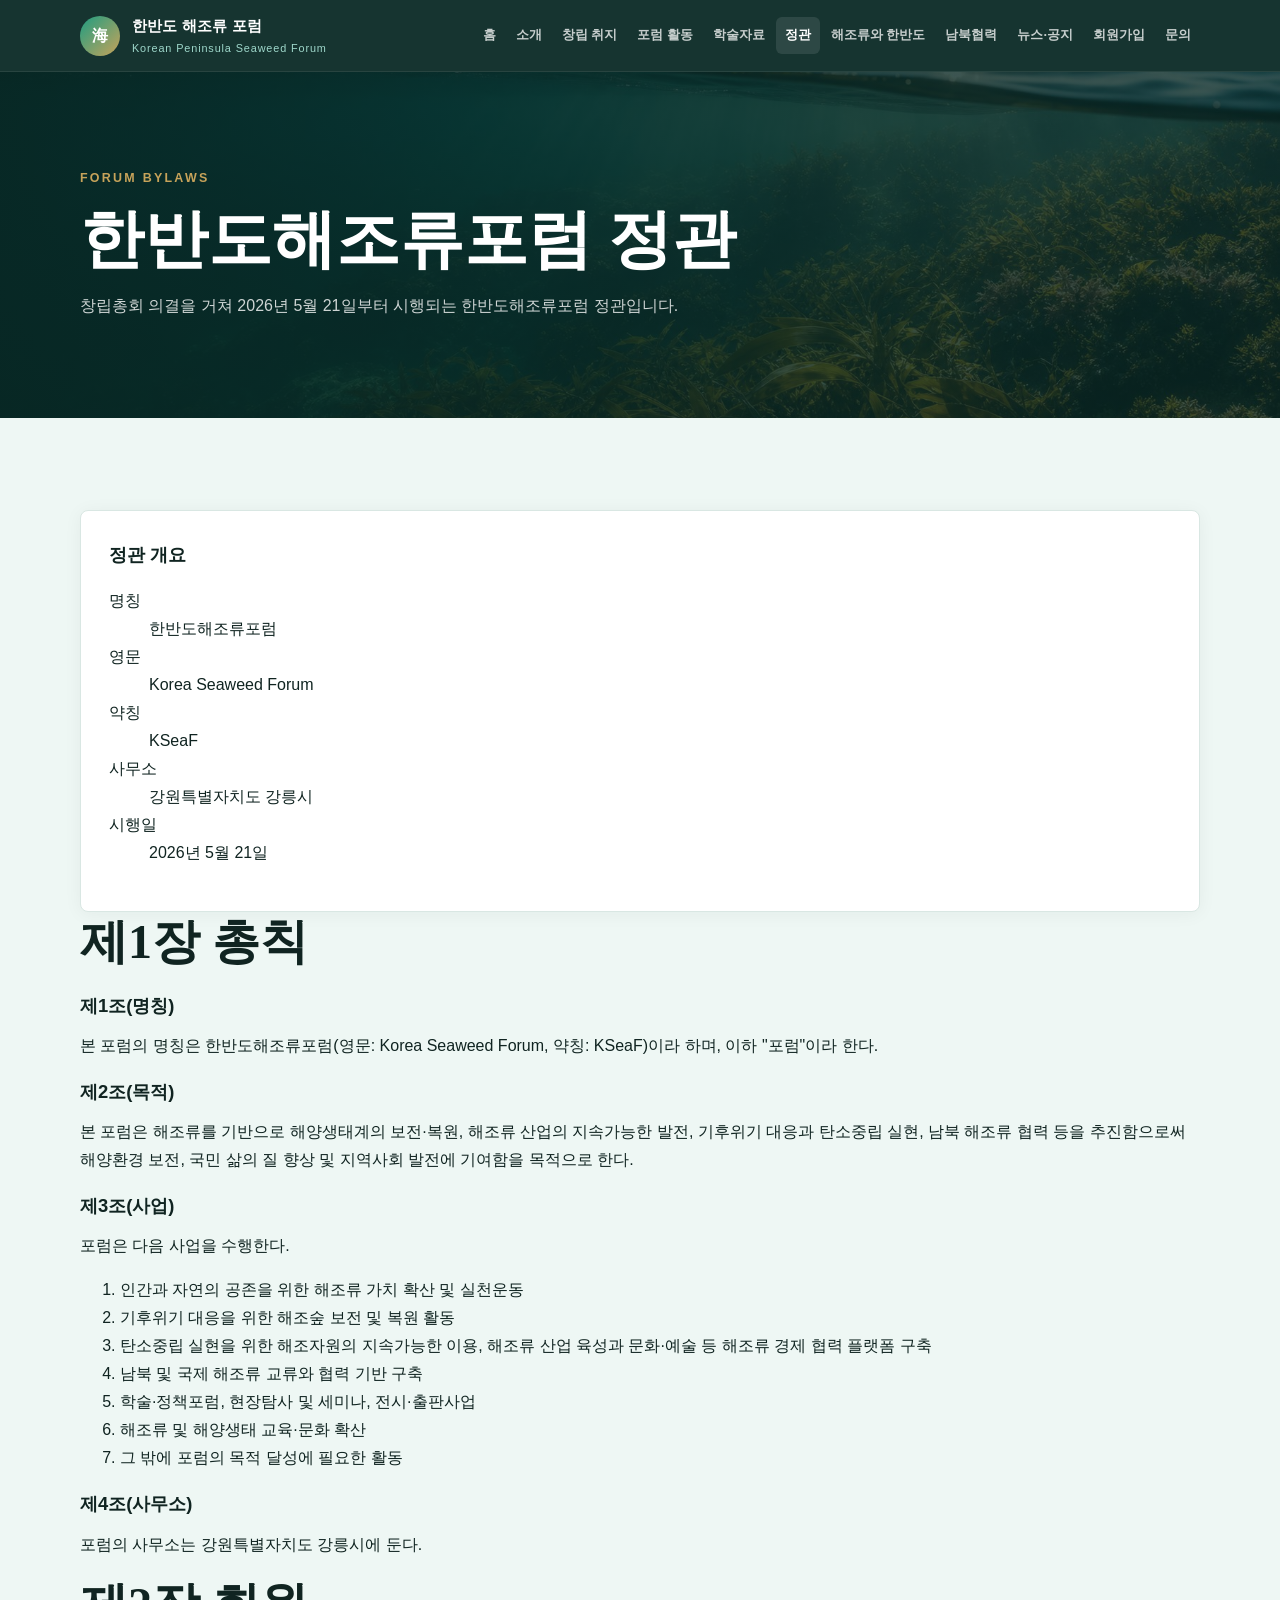
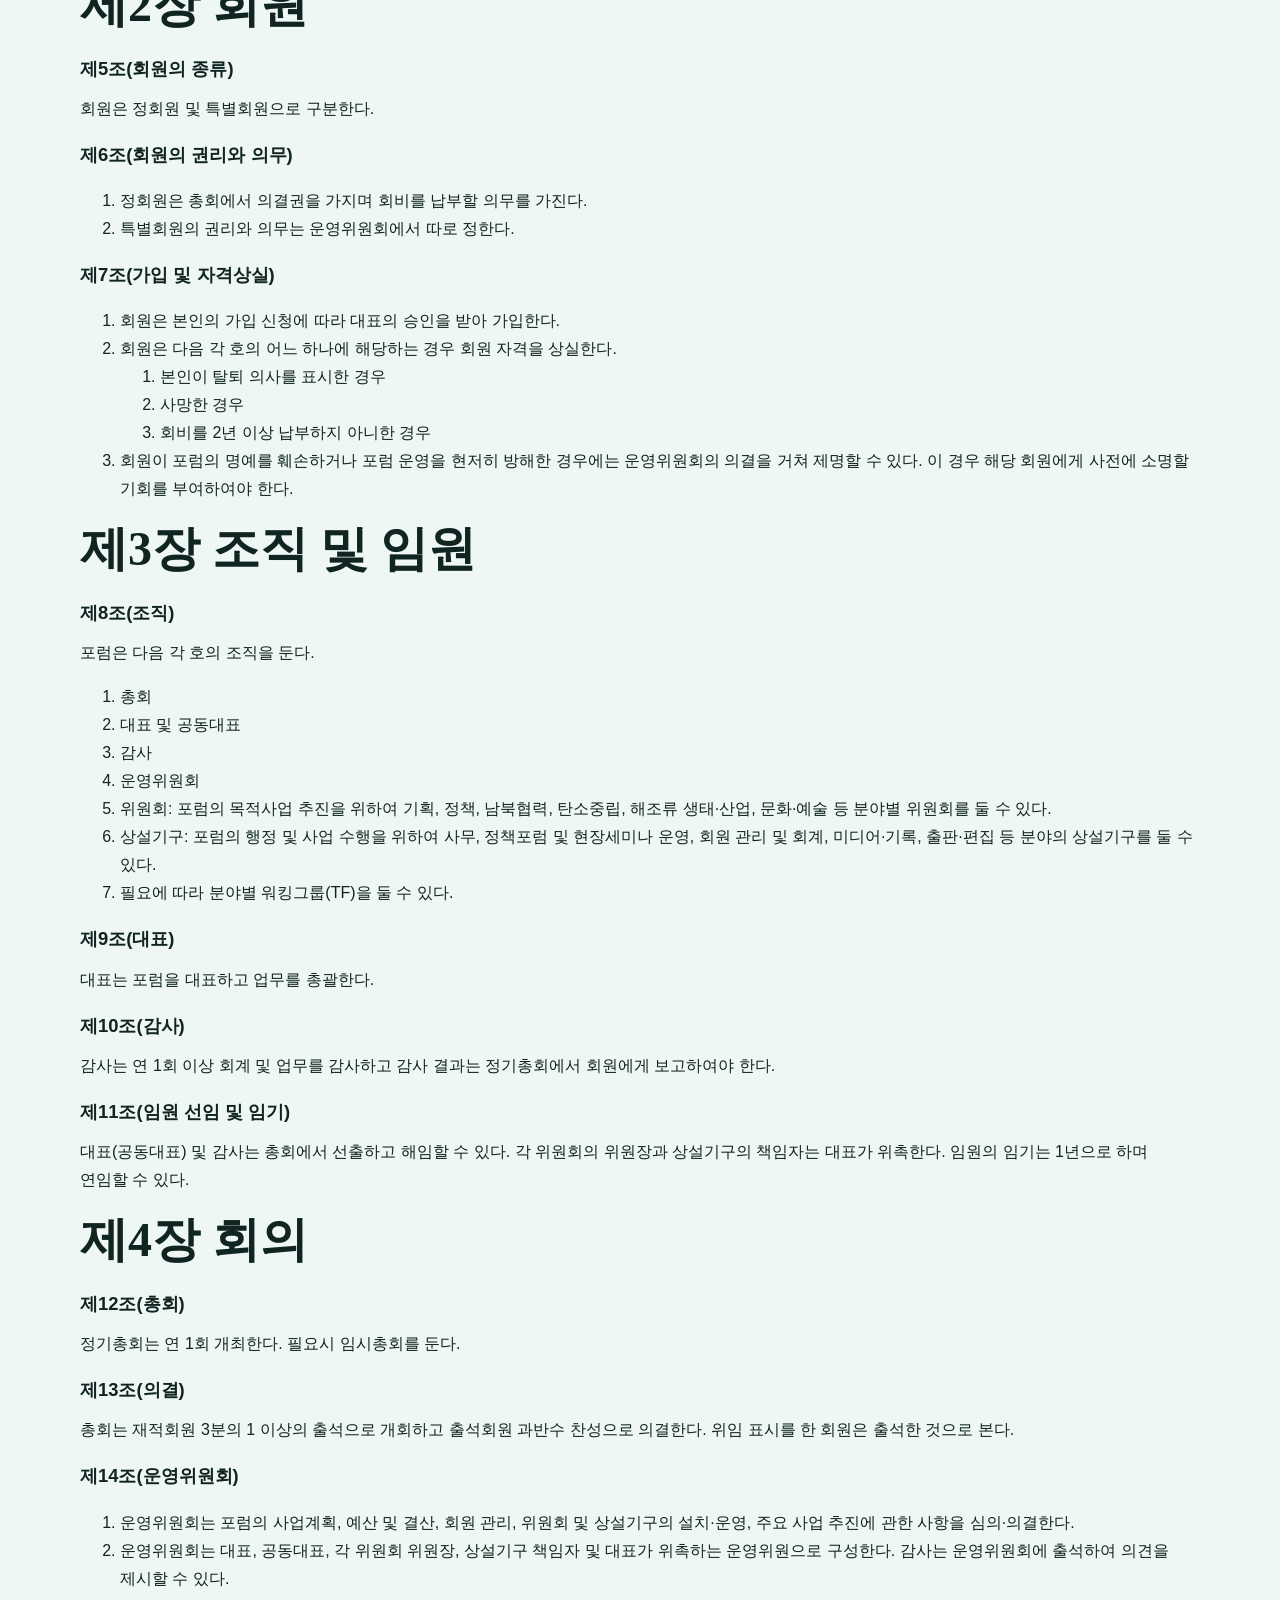
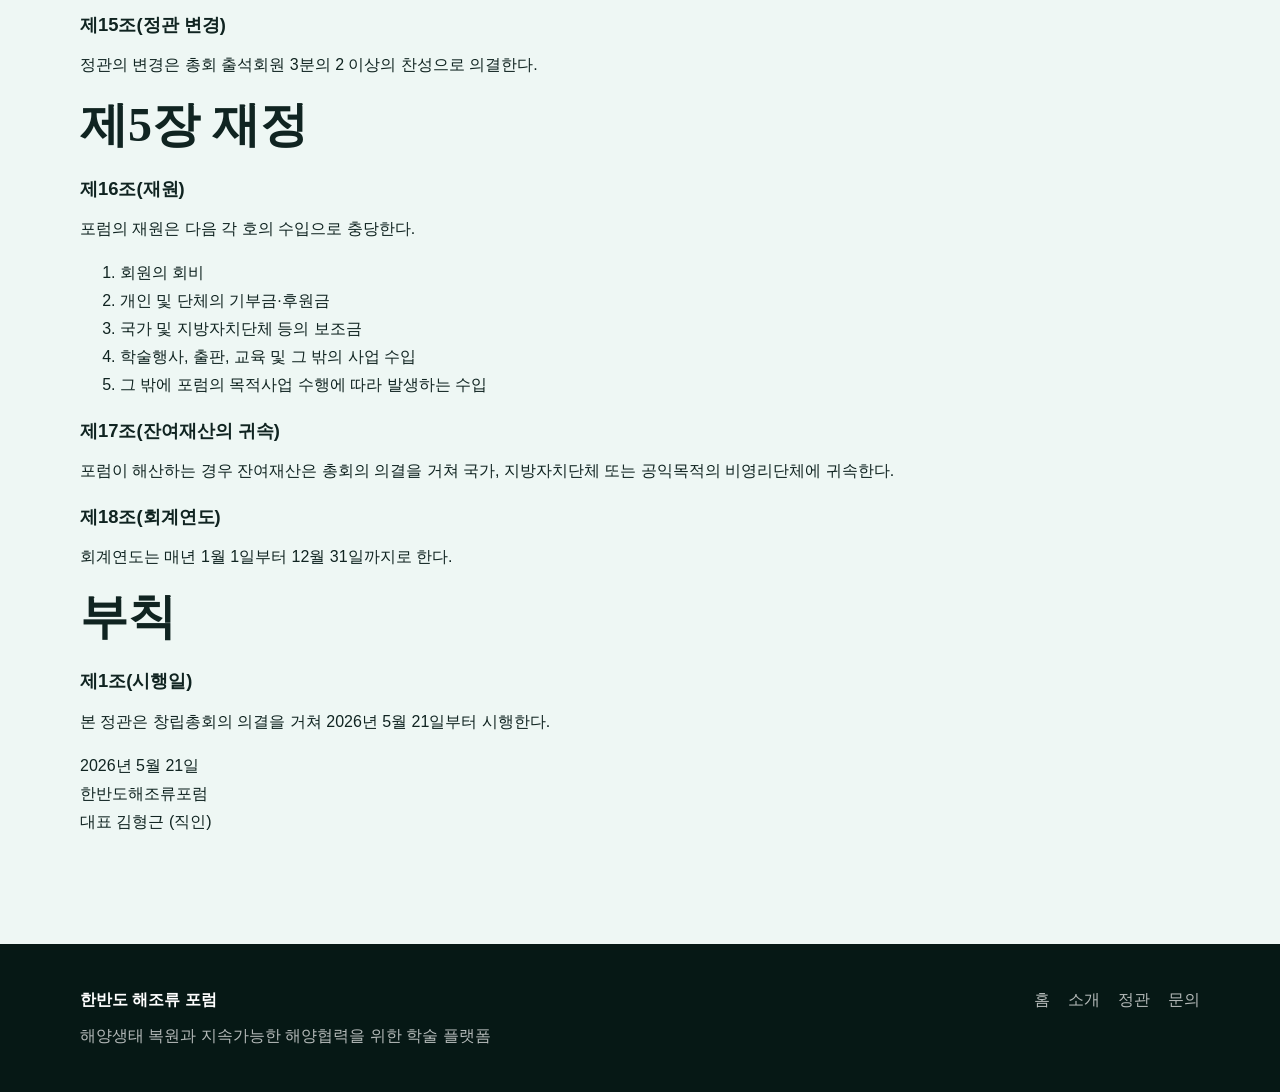
==== bylaws.html @ 10214630 "Add forum bylaws page" ====
<!DOCTYPE html>
<html lang="ko">
<head>
  <meta charset="UTF-8" />
  <meta name="viewport" content="width=device-width, initial-scale=1.0" />
  <title>정관 | 한반도 해조류 포럼</title>
  <meta name="description" content="한반도해조류포럼 정관 전문" />
  <link rel="stylesheet" href="css/style.css" />
</head>
<body>
  <header class="site-header">
    <a class="brand" href="index.html"><span class="brand__mark">海</span><span><strong>한반도 해조류 포럼</strong><small>Korean Peninsula Seaweed Forum</small></span></a>
    <button class="nav-toggle" type="button" aria-label="메뉴 열기" aria-expanded="false">☰</button>
    <nav class="site-nav"><a href="index.html">홈</a><a href="about.html">소개</a><a href="purpose.html">창립 취지</a><a href="forum.html">포럼 활동</a><a href="ebook.html">학술자료</a><a class="active" href="bylaws.html">정관</a><a href="research.html">해조류와 한반도</a><a href="cooperation.html">남북협력</a><a href="news.html">뉴스·공지</a><a href="join.html">회원가입</a><a href="contact.html">문의</a></nav>
  </header>

  <main>
    <section class="page-hero">
      <div class="container">
        <p class="eyebrow">Forum Bylaws</p>
        <h1>한반도해조류포럼 정관</h1>
        <p>창립총회 의결을 거쳐 2026년 5월 21일부터 시행되는 한반도해조류포럼 정관입니다.</p>
      </div>
    </section>

    <section class="section section--soft">
      <div class="container bylaws-layout">
        <aside class="info-panel bylaws-summary">
          <h3>정관 개요</h3>
          <dl class="compact-list">
            <div><dt>명칭</dt><dd>한반도해조류포럼</dd></div>
            <div><dt>영문</dt><dd>Korea Seaweed Forum</dd></div>
            <div><dt>약칭</dt><dd>KSeaF</dd></div>
            <div><dt>사무소</dt><dd>강원특별자치도 강릉시</dd></div>
            <div><dt>시행일</dt><dd>2026년 5월 21일</dd></div>
          </dl>
        </aside>

        <article class="bylaws-document">
          <section class="bylaws-chapter">
            <h2>제1장 총칙</h2>
            <article><h3>제1조(명칭)</h3><p>본 포럼의 명칭은 한반도해조류포럼(영문: Korea Seaweed Forum, 약칭: KSeaF)이라 하며, 이하 "포럼"이라 한다.</p></article>
            <article><h3>제2조(목적)</h3><p>본 포럼은 해조류를 기반으로 해양생태계의 보전·복원, 해조류 산업의 지속가능한 발전, 기후위기 대응과 탄소중립 실현, 남북 해조류 협력 등을 추진함으로써 해양환경 보전, 국민 삶의 질 향상 및 지역사회 발전에 기여함을 목적으로 한다.</p></article>
            <article><h3>제3조(사업)</h3><p>포럼은 다음 사업을 수행한다.</p><ol><li>인간과 자연의 공존을 위한 해조류 가치 확산 및 실천운동</li><li>기후위기 대응을 위한 해조숲 보전 및 복원 활동</li><li>탄소중립 실현을 위한 해조자원의 지속가능한 이용, 해조류 산업 육성과 문화·예술 등 해조류 경제 협력 플랫폼 구축</li><li>남북 및 국제 해조류 교류와 협력 기반 구축</li><li>학술·정책포럼, 현장탐사 및 세미나, 전시·출판사업</li><li>해조류 및 해양생태 교육·문화 확산</li><li>그 밖에 포럼의 목적 달성에 필요한 활동</li></ol></article>
            <article><h3>제4조(사무소)</h3><p>포럼의 사무소는 강원특별자치도 강릉시에 둔다.</p></article>
          </section>

          <section class="bylaws-chapter">
            <h2>제2장 회원</h2>
            <article><h3>제5조(회원의 종류)</h3><p>회원은 정회원 및 특별회원으로 구분한다.</p></article>
            <article><h3>제6조(회원의 권리와 의무)</h3><ol><li>정회원은 총회에서 의결권을 가지며 회비를 납부할 의무를 가진다.</li><li>특별회원의 권리와 의무는 운영위원회에서 따로 정한다.</li></ol></article>
            <article><h3>제7조(가입 및 자격상실)</h3><ol><li>회원은 본인의 가입 신청에 따라 대표의 승인을 받아 가입한다.</li><li>회원은 다음 각 호의 어느 하나에 해당하는 경우 회원 자격을 상실한다.<ol class="nested-list"><li>본인이 탈퇴 의사를 표시한 경우</li><li>사망한 경우</li><li>회비를 2년 이상 납부하지 아니한 경우</li></ol></li><li>회원이 포럼의 명예를 훼손하거나 포럼 운영을 현저히 방해한 경우에는 운영위원회의 의결을 거쳐 제명할 수 있다. 이 경우 해당 회원에게 사전에 소명할 기회를 부여하여야 한다.</li></ol></article>
          </section>

          <section class="bylaws-chapter">
            <h2>제3장 조직 및 임원</h2>
            <article><h3>제8조(조직)</h3><p>포럼은 다음 각 호의 조직을 둔다.</p><ol><li>총회</li><li>대표 및 공동대표</li><li>감사</li><li>운영위원회</li><li>위원회: 포럼의 목적사업 추진을 위하여 기획, 정책, 남북협력, 탄소중립, 해조류 생태·산업, 문화·예술 등 분야별 위원회를 둘 수 있다.</li><li>상설기구: 포럼의 행정 및 사업 수행을 위하여 사무, 정책포럼 및 현장세미나 운영, 회원 관리 및 회계, 미디어·기록, 출판·편집 등 분야의 상설기구를 둘 수 있다.</li><li>필요에 따라 분야별 워킹그룹(TF)을 둘 수 있다.</li></ol></article>
            <article><h3>제9조(대표)</h3><p>대표는 포럼을 대표하고 업무를 총괄한다.</p></article>
            <article><h3>제10조(감사)</h3><p>감사는 연 1회 이상 회계 및 업무를 감사하고 감사 결과는 정기총회에서 회원에게 보고하여야 한다.</p></article>
            <article><h3>제11조(임원 선임 및 임기)</h3><p>대표(공동대표) 및 감사는 총회에서 선출하고 해임할 수 있다. 각 위원회의 위원장과 상설기구의 책임자는 대표가 위촉한다. 임원의 임기는 1년으로 하며 연임할 수 있다.</p></article>
          </section>

          <section class="bylaws-chapter">
            <h2>제4장 회의</h2>
            <article><h3>제12조(총회)</h3><p>정기총회는 연 1회 개최한다. 필요시 임시총회를 둔다.</p></article>
            <article><h3>제13조(의결)</h3><p>총회는 재적회원 3분의 1 이상의 출석으로 개회하고 출석회원 과반수 찬성으로 의결한다. 위임 표시를 한 회원은 출석한 것으로 본다.</p></article>
            <article><h3>제14조(운영위원회)</h3><ol><li>운영위원회는 포럼의 사업계획, 예산 및 결산, 회원 관리, 위원회 및 상설기구의 설치·운영, 주요 사업 추진에 관한 사항을 심의·의결한다.</li><li>운영위원회는 대표, 공동대표, 각 위원회 위원장, 상설기구 책임자 및 대표가 위촉하는 운영위원으로 구성한다. 감사는 운영위원회에 출석하여 의견을 제시할 수 있다.</li></ol></article>
            <article><h3>제15조(정관 변경)</h3><p>정관의 변경은 총회 출석회원 3분의 2 이상의 찬성으로 의결한다.</p></article>
          </section>

          <section class="bylaws-chapter">
            <h2>제5장 재정</h2>
            <article><h3>제16조(재원)</h3><p>포럼의 재원은 다음 각 호의 수입으로 충당한다.</p><ol><li>회원의 회비</li><li>개인 및 단체의 기부금·후원금</li><li>국가 및 지방자치단체 등의 보조금</li><li>학술행사, 출판, 교육 및 그 밖의 사업 수입</li><li>그 밖에 포럼의 목적사업 수행에 따라 발생하는 수입</li></ol></article>
            <article><h3>제17조(잔여재산의 귀속)</h3><p>포럼이 해산하는 경우 잔여재산은 총회의 의결을 거쳐 국가, 지방자치단체 또는 공익목적의 비영리단체에 귀속한다.</p></article>
            <article><h3>제18조(회계연도)</h3><p>회계연도는 매년 1월 1일부터 12월 31일까지로 한다.</p></article>
          </section>

          <section class="bylaws-chapter bylaws-addendum">
            <h2>부칙</h2>
            <article><h3>제1조(시행일)</h3><p>본 정관은 창립총회의 의결을 거쳐 2026년 5월 21일부터 시행한다.</p><p class="bylaws-signature">2026년 5월 21일<br />한반도해조류포럼<br />대표 김형근 (직인)</p></article>
          </section>
        </article>
      </div>
    </section>
  </main>

  <footer class="site-footer"><div class="container footer-grid"><div><strong>한반도 해조류 포럼</strong><p>해양생태 복원과 지속가능한 해양협력을 위한 학술 플랫폼</p></div><nav><a href="index.html">홈</a><a href="about.html">소개</a><a href="bylaws.html">정관</a><a href="contact.html">문의</a></nav></div></footer>
  <script src="js/main.js"></script>
</body>
</html>
---- css/style.css ----
:root {
  --ink: #102421;
  --muted: #60736f;
  --deep: #082824;
  --deep-2: #0d3d37;
  --sea: #147965;
  --sea-2: #1e9d82;
  --foam: #eef7f4;
  --paper: #fbfdfb;
  --line: #d9e7e3;
  --gold: #c7a35a;
  --radius: 8px;
  --shadow: 0 18px 45px rgba(8, 40, 36, .12);
}

* { box-sizing: border-box; }
html { scroll-behavior: smooth; }
body {
  margin: 0;
  font-family: "Noto Sans KR", "Malgun Gothic", Arial, sans-serif;
  color: var(--ink);
  background: var(--paper);
  line-height: 1.75;
  word-break: keep-all;
}
a { color: inherit; text-decoration: none; }
.container { width: min(1120px, calc(100% - 40px)); margin: 0 auto; }

.site-header {
  position: sticky;
  top: 0;
  z-index: 20;
  min-height: 72px;
  display: flex;
  align-items: center;
  justify-content: space-between;
  gap: 18px;
  padding: 0 max(20px, calc((100vw - 1120px) / 2));
  background: rgba(8, 40, 36, .94);
  backdrop-filter: blur(12px);
  border-bottom: 1px solid rgba(255,255,255,.08);
}
.brand {
  display: inline-flex;
  align-items: center;
  gap: 12px;
  color: white;
}
.brand__mark {
  width: 40px;
  height: 40px;
  display: grid;
  place-items: center;
  border-radius: 50%;
  background: linear-gradient(135deg, var(--sea-2), var(--gold));
  font-weight: 800;
}
.brand strong { display: block; font-size: .95rem; letter-spacing: .01em; }
.brand small { display: block; color: #9fd8cb; font-size: .68rem; letter-spacing: .08em; }
.site-nav { display: flex; align-items: center; justify-content: flex-end; flex-wrap: wrap; gap: 2px; }
.site-nav a {
  padding: 7px 9px;
  border-radius: 6px;
  color: rgba(255,255,255,.76);
  font-size: .8rem;
  font-weight: 600;
}
.site-nav a:hover,
.site-nav a.active { color: white; background: rgba(255,255,255,.1); }
.nav-toggle {
  display: none;
  color: white;
  background: transparent;
  border: 0;
  font-size: 1.6rem;
}

.hero {
  min-height: calc(100svh - 72px);
  position: relative;
  display: grid;
  align-items: center;
  background: url("../images/1.jpg") center / cover no-repeat;
  overflow: hidden;
}
.hero__shade {
  position: absolute;
  inset: 0;
  background:
    linear-gradient(90deg, rgba(4,22,20,.9) 0%, rgba(4,22,20,.76) 42%, rgba(4,22,20,.22) 100%),
    linear-gradient(0deg, rgba(8,40,36,.28), rgba(8,40,36,.1));
}
.hero__inner { position: relative; padding: 80px 0; color: white; }
.eyebrow {
  margin: 0 0 14px;
  color: var(--gold);
  text-transform: uppercase;
  letter-spacing: .18em;
  font-size: .78rem;
  font-weight: 800;
}
h1, h2, h3, p { margin-top: 0; }
h1 {
  max-width: 760px;
  margin-bottom: 24px;
  font-family: "Noto Serif KR", Georgia, serif;
  font-size: clamp(2.7rem, 7vw, 5.4rem);
  line-height: 1.12;
  letter-spacing: 0;
}
h2 {
  font-family: "Noto Serif KR", Georgia, serif;
  font-size: clamp(1.8rem, 4vw, 3rem);
  line-height: 1.25;
  margin-bottom: 18px;
}
h3 { font-size: 1.15rem; margin-bottom: 10px; }
.hero__lead {
  max-width: 670px;
  margin-bottom: 32px;
  color: rgba(255,255,255,.82);
  font-size: 1.08rem;
}
.hero__actions { display: flex; gap: 12px; flex-wrap: wrap; }
.button {
  display: inline-flex;
  align-items: center;
  justify-content: center;
  min-height: 46px;
  padding: 12px 22px;
  border-radius: 6px;
  font-weight: 800;
  transition: transform .2s ease, box-shadow .2s ease, background .2s ease;
}
.button:hover { transform: translateY(-2px); }
.button--primary { color: white; background: var(--sea); box-shadow: 0 12px 24px rgba(20,121,101,.28); }
.button--ghost { color: white; border: 1px solid rgba(255,255,255,.45); }
.button--light { color: var(--deep); background: white; margin-top: 16px; }
.button--outline-dark { color: var(--deep); border: 1px solid var(--line); background: white; }

.section { padding: 92px 0; }
.section--soft { background: var(--foam); }
.section--dark {
  color: white;
  background: linear-gradient(135deg, var(--deep), #061815);
}
.section--dark .section-lead,
.section--dark p { color: rgba(255,255,255,.75); }
.split {
  display: grid;
  grid-template-columns: .8fr 1.2fr;
  gap: 64px;
  align-items: start;
}
.section-lead { color: var(--muted); font-size: 1.05rem; }

.feature-grid,
.menu-grid,
.principle-grid,
.research-grid {
  display: grid;
  grid-template-columns: repeat(3, 1fr);
  gap: 22px;
  margin-top: 40px;
}
.feature-card,
.menu-card,
.principle,
.research-card,
.info-panel {
  background: white;
  border: 1px solid var(--line);
  border-radius: var(--radius);
  padding: 28px;
  box-shadow: 0 2px 18px rgba(8,40,36,.05);
}
.feature-card span,
.research-card span,
.timeline-item span {
  display: inline-block;
  margin-bottom: 14px;
  color: var(--gold);
  font-weight: 900;
  letter-spacing: .08em;
}
.feature-card p,
.principle p,
.research-card p,
.timeline-item p { color: var(--muted); margin-bottom: 0; }
.menu-grid { grid-template-columns: repeat(4, 1fr); }
.menu-card { min-height: 140px; display: flex; flex-direction: column; justify-content: space-between; }
.menu-card strong { font-size: 1.2rem; }
.menu-card span { color: var(--muted); }
.menu-card:hover { border-color: var(--sea-2); box-shadow: var(--shadow); }

.quote-band {
  display: grid;
  grid-template-columns: .9fr 1.1fr;
  gap: 70px;
  align-items: center;
}
blockquote {
  margin: 0;
  padding-left: 28px;
  border-left: 3px solid var(--gold);
  font-family: "Noto Serif KR", Georgia, serif;
  font-size: clamp(1.5rem, 3vw, 2.3rem);
  line-height: 1.55;
  color: rgba(255,255,255,.9);
}

.page-hero {
  padding: 96px 0 82px;
  color: white;
  background:
    linear-gradient(90deg, rgba(8,40,36,.92), rgba(8,40,36,.74)),
    url("../images/1.jpg") center / cover no-repeat;
}
.page-hero h1 { font-size: clamp(2.2rem, 5vw, 4rem); margin-bottom: 16px; }
.page-hero p:not(.eyebrow) { max-width: 660px; color: rgba(255,255,255,.8); }

.content-grid,
.event-summary,
.ebook-layout {
  display: grid;
  grid-template-columns: 1.3fr .7fr;
  gap: 42px;
  align-items: start;
}
.content-grid article p { color: var(--muted); }
.check-list { list-style: none; padding: 0; margin: 0; }
.check-list li { padding: 10px 0 10px 28px; position: relative; border-bottom: 1px solid var(--line); }
.check-list li::before { content: "✓"; position: absolute; left: 0; color: var(--sea); font-weight: 900; }
.summary-list { margin: 0; background: white; border: 1px solid var(--line); border-radius: var(--radius); }
.summary-list div { display: grid; grid-template-columns: 96px 1fr; gap: 16px; padding: 18px 22px; border-bottom: 1px solid var(--line); }
.summary-list div:last-child { border-bottom: 0; }
.summary-list dt { color: var(--sea); font-weight: 900; }
.summary-list dd { margin: 0; color: var(--muted); }
.summary-list a { color: var(--sea); font-weight: 900; }

.timeline { display: grid; gap: 16px; margin-top: 34px; }
.timeline-item {
  position: relative;
  padding: 26px 28px 26px 34px;
  background: white;
  border: 1px solid var(--line);
  border-radius: var(--radius);
}
.timeline-item::before {
  content: "";
  position: absolute;
  left: 0;
  top: 24px;
  bottom: 24px;
  width: 4px;
  background: var(--sea);
  border-radius: 0 4px 4px 0;
}
.research-grid { grid-template-columns: repeat(2, 1fr); }
.research-card { min-height: 260px; }
.principle-grid--two { grid-template-columns: repeat(2, 1fr); }
.donation-grid {
  display: grid;
  grid-template-columns: repeat(2, 1fr);
  gap: 10px;
  margin: 18px 0;
}
.donation-grid span {
  display: grid;
  place-items: center;
  min-height: 52px;
  border: 1px solid var(--line);
  border-radius: 6px;
  color: var(--sea);
  font-weight: 900;
  background: var(--foam);
}
.notice-list {
  display: grid;
  gap: 18px;
}
.notice {
  padding: 28px;
  border: 1px solid var(--line);
  border-radius: var(--radius);
  background: white;
}
.notice time {
  display: inline-block;
  margin-bottom: 10px;
  color: var(--gold);
  font-weight: 900;
}
.notice h2 {
  font-size: clamp(1.25rem, 2.5vw, 1.65rem);
  margin-bottom: 8px;
}
.notice p { color: var(--muted); }
.notice a { color: var(--sea); font-weight: 900; }
.pdf-viewer {
  width: 100%;
  height: 78vh;
  margin-top: 36px;
  border: 1px solid var(--line);
  border-radius: var(--radius);
  background: white;
}

.site-footer {
  padding: 42px 0;
  color: rgba(255,255,255,.7);
  background: #061815;
}
.footer-grid {
  display: flex;
  justify-content: space-between;
  gap: 24px;
}
.site-footer strong { color: white; display: block; margin-bottom: 8px; }
.site-footer p { margin-bottom: 0; }
.site-footer nav { display: flex; gap: 18px; flex-wrap: wrap; align-items: start; }
.site-footer a:hover { color: white; }

.reveal {
  opacity: 0;
  transform: translateY(18px);
  transition: opacity .55s ease, transform .55s ease;
}
.reveal.visible { opacity: 1; transform: translateY(0); }

@media (max-width: 1180px) {
  .site-header { padding: 0 20px; }
  .nav-toggle { display: block; }
  .site-nav {
    display: none;
    position: absolute;
    top: 72px;
    left: 0;
    right: 0;
    padding: 16px 20px 20px;
    background: rgba(8,40,36,.98);
    flex-direction: column;
    align-items: stretch;
  }
  .site-nav.open { display: flex; }
  .split,
  .quote-band,
  .content-grid,
  .event-summary,
  .ebook-layout { grid-template-columns: 1fr; gap: 28px; }
  .feature-grid,
  .menu-grid,
  .principle-grid,
  .research-grid { grid-template-columns: 1fr; }
  .hero { min-height: 720px; }
}

@media (max-width: 560px) {
  .container { width: min(100% - 28px, 1120px); }
  .brand small { display: none; }
  .brand strong { font-size: .88rem; }
  h1 { font-size: 2.55rem; }
  .section { padding: 64px 0; }
  .hero__actions .button { width: 100%; }
  .summary-list div { grid-template-columns: 1fr; gap: 4px; }
  .footer-grid { flex-direction: column; }
  .pdf-viewer { height: 70vh; }
}
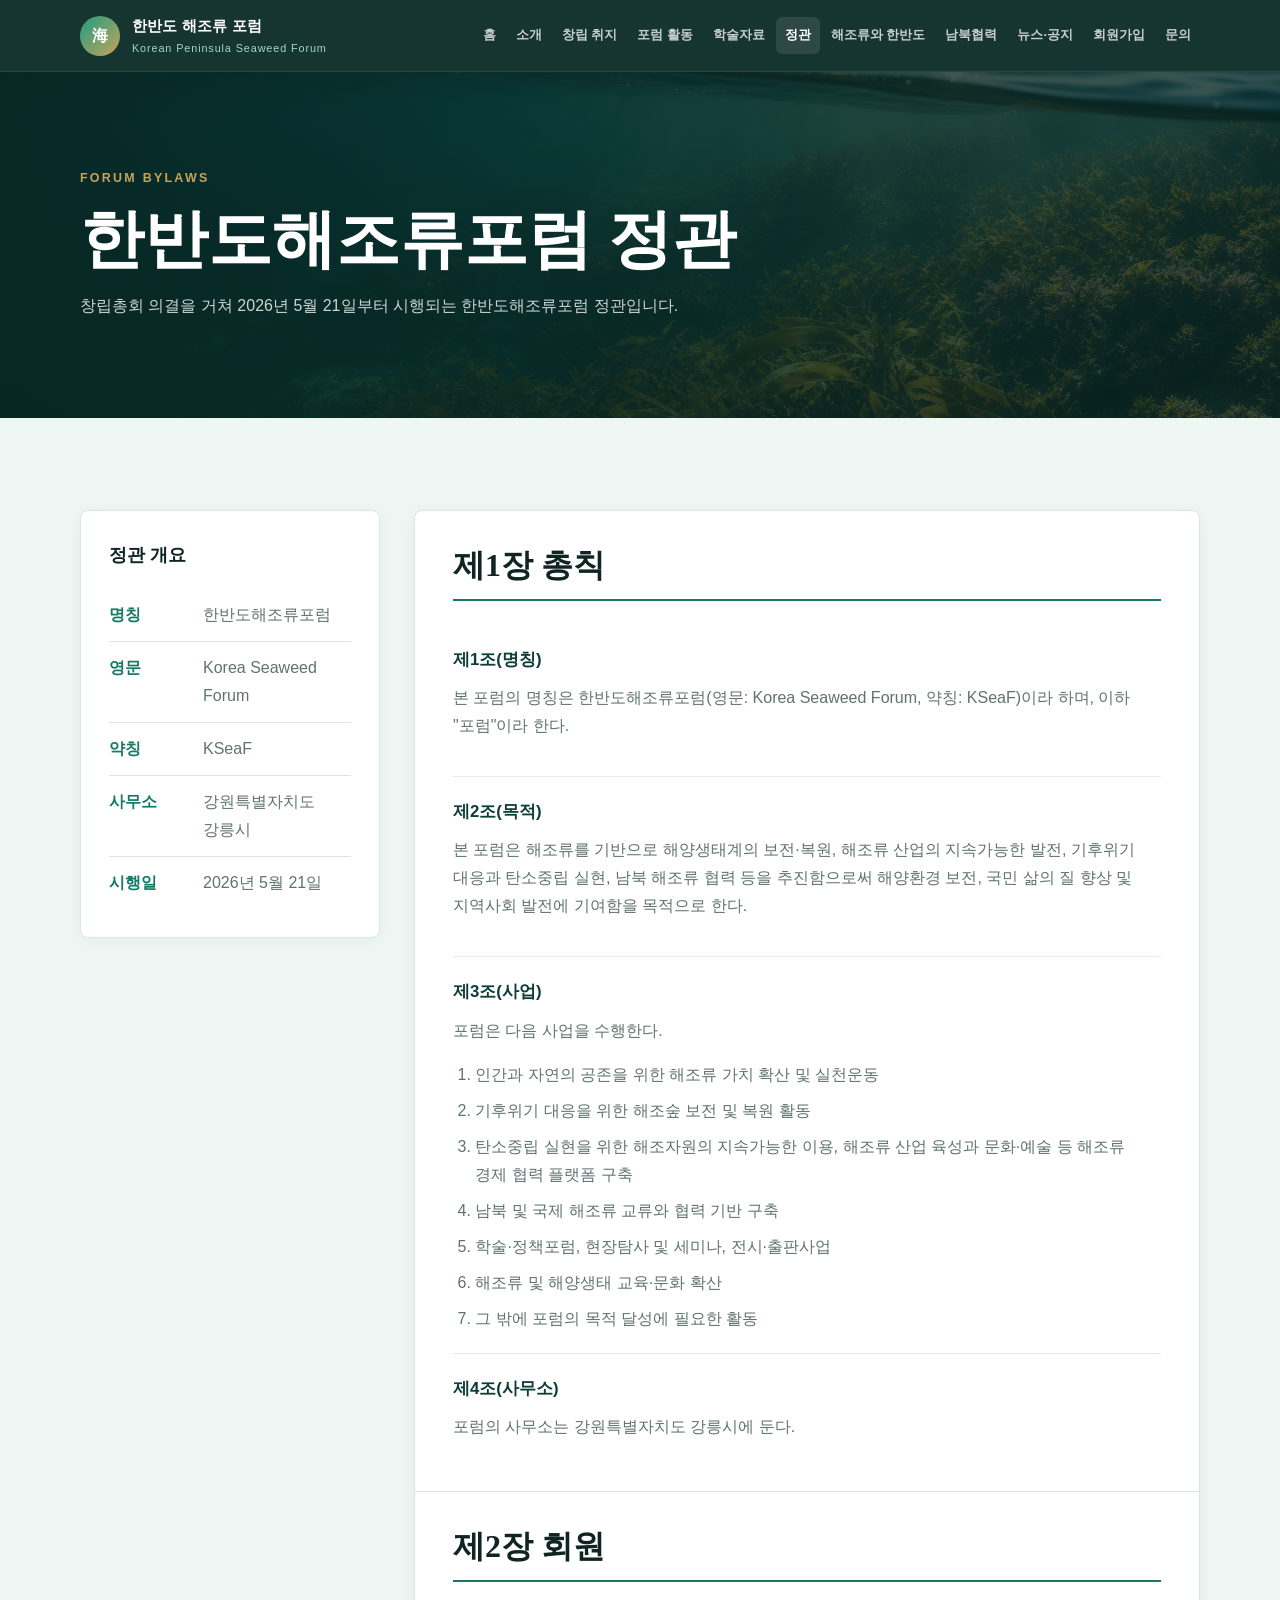
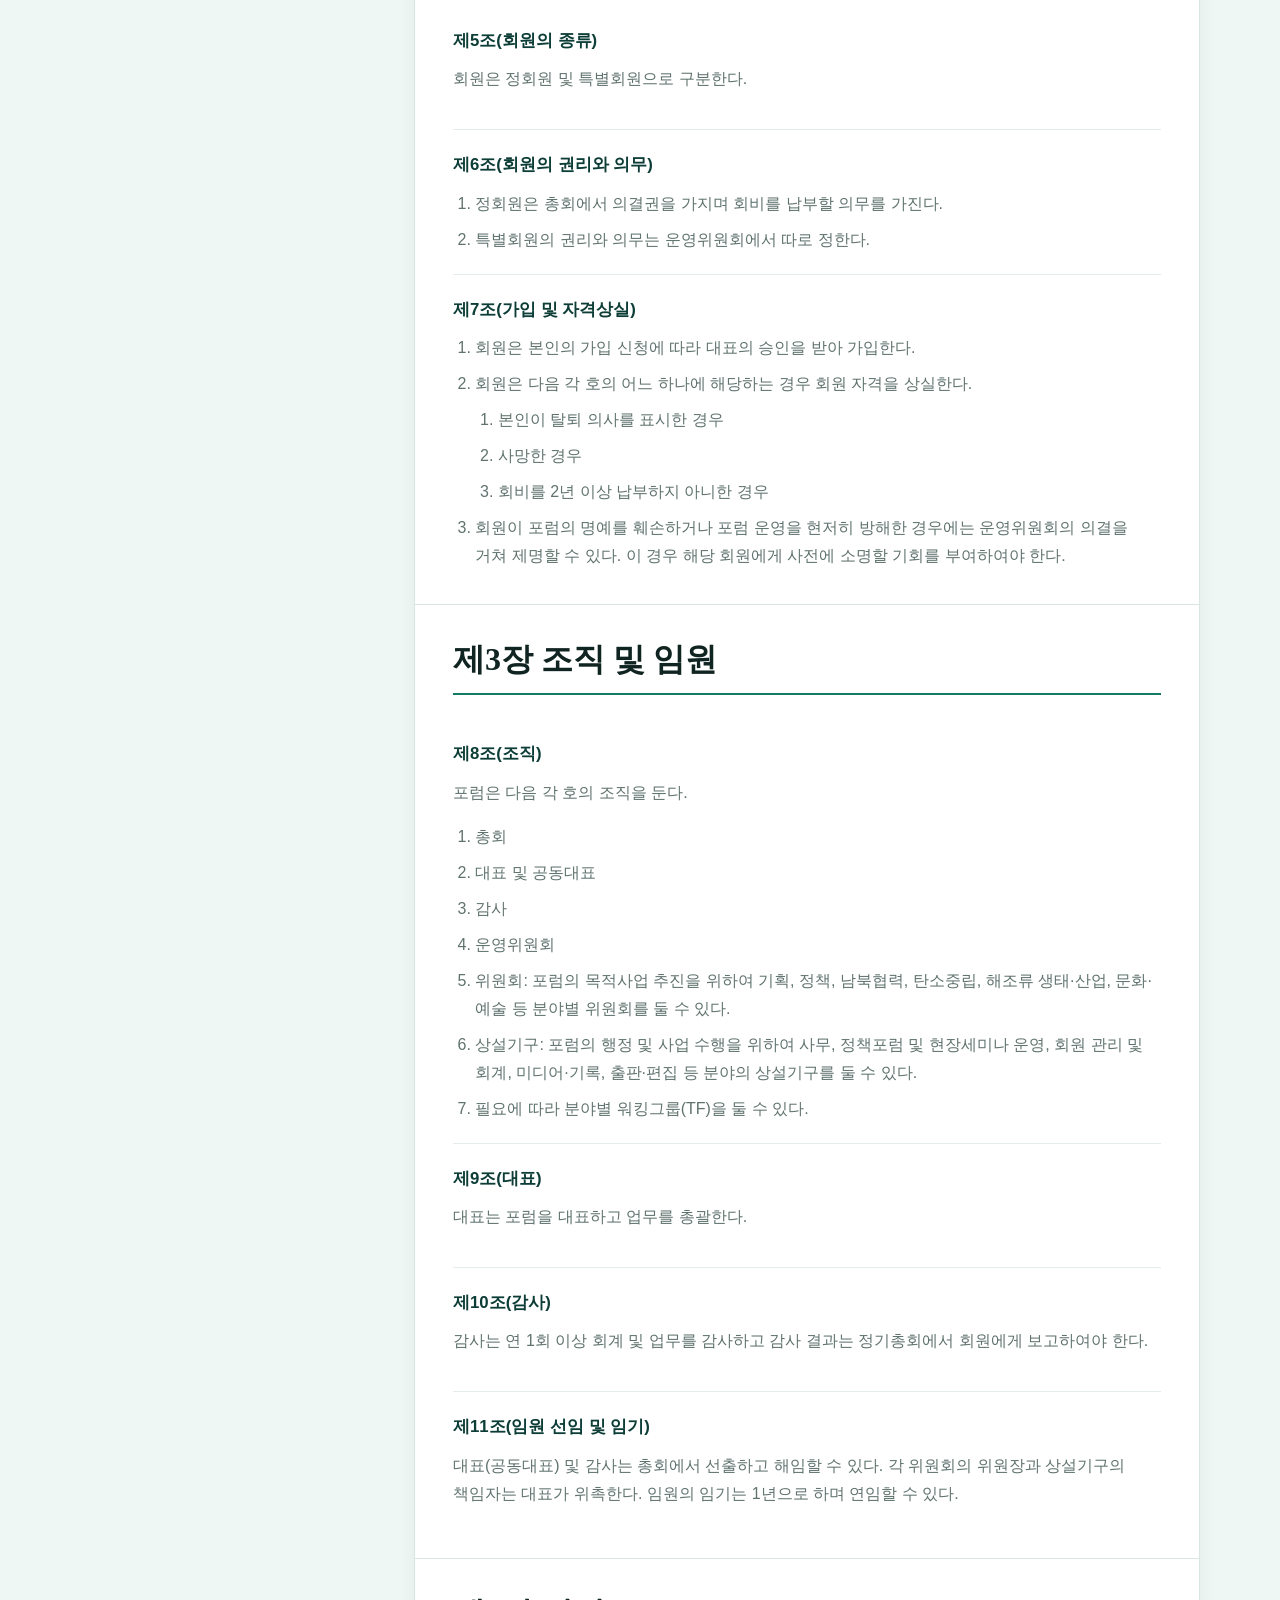
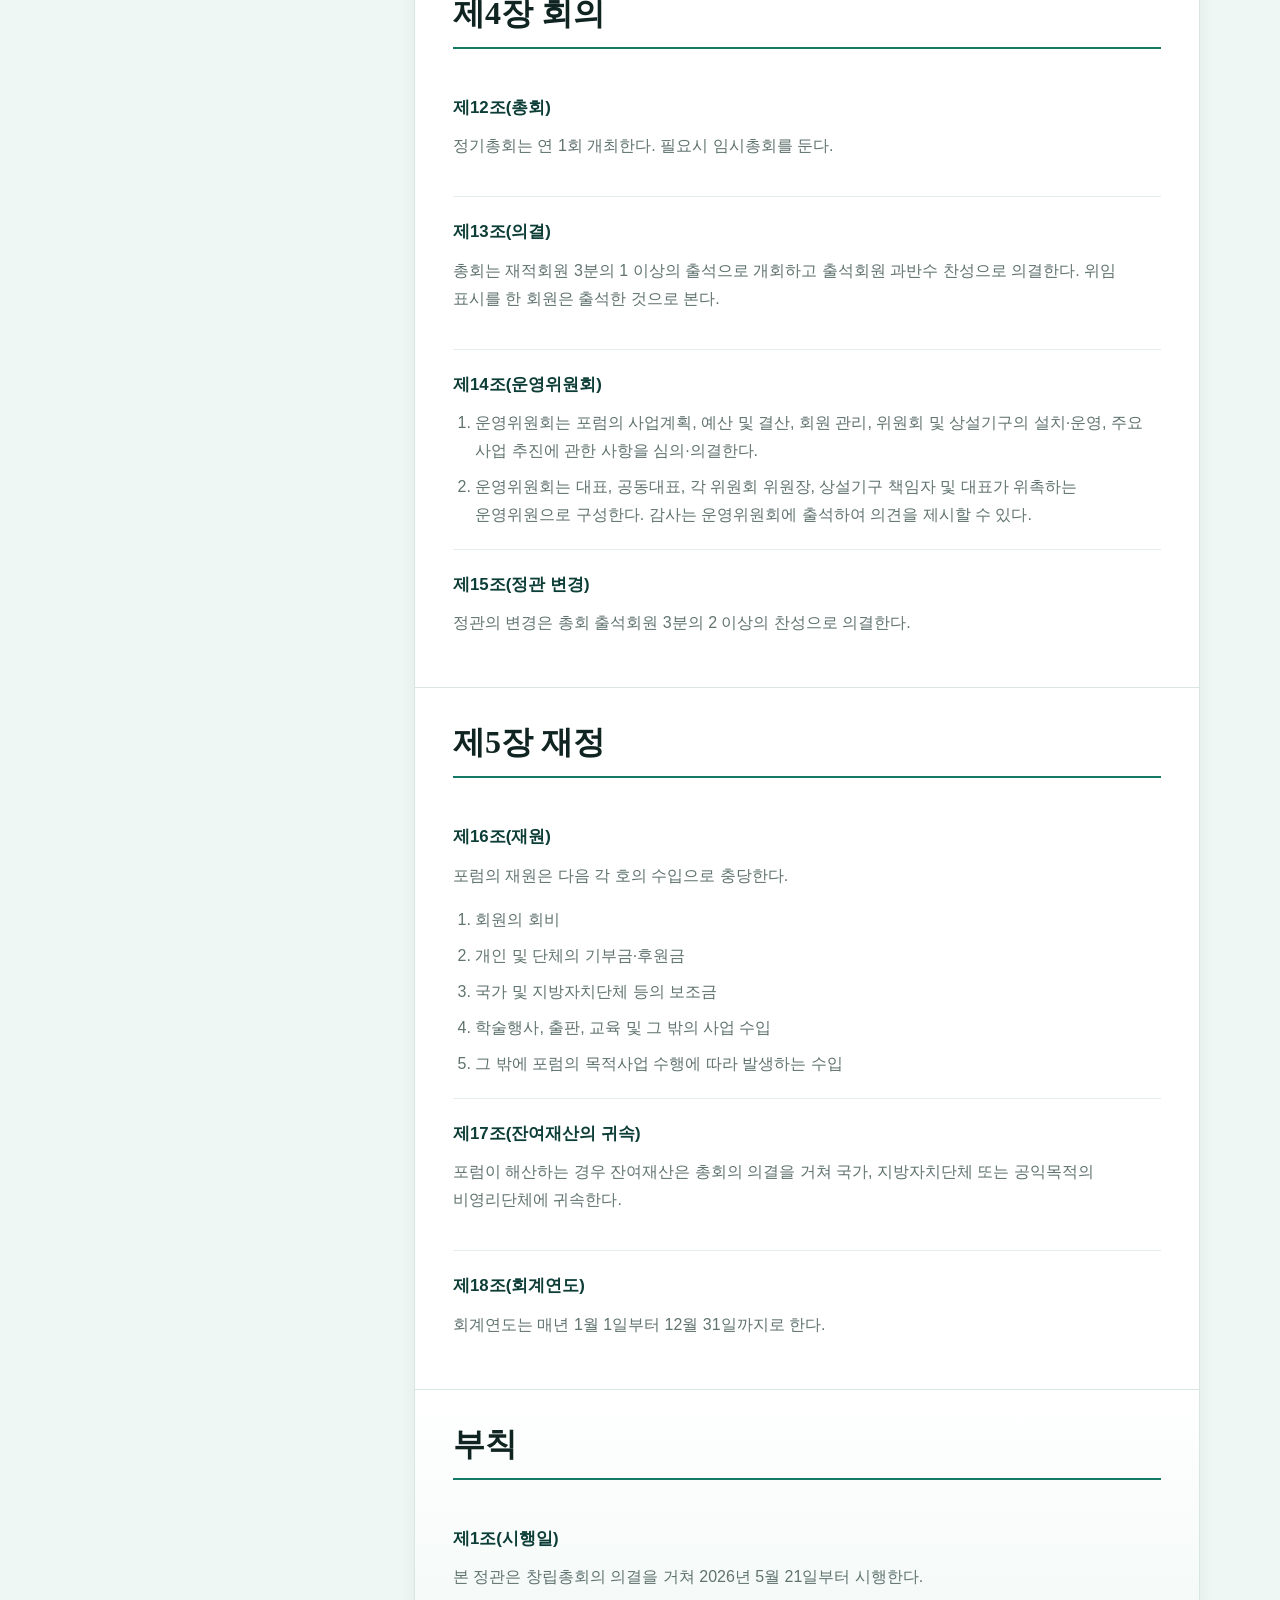
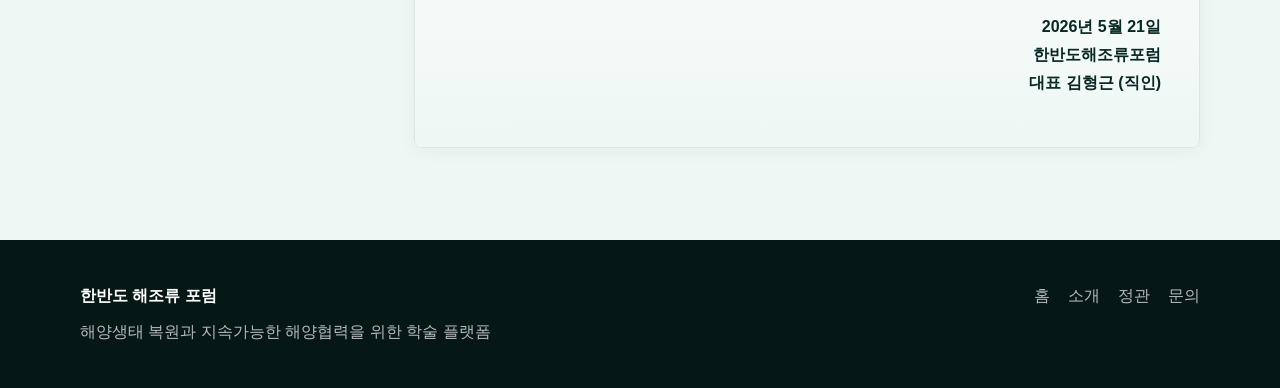
==== commit 2fcb6945: "Load bylaws page styles" ====
--- a/bylaws.html
+++ b/bylaws.html
@@ -6,6 +6,7 @@
   <title>정관 | 한반도 해조류 포럼</title>
   <meta name="description" content="한반도해조류포럼 정관 전문" />
   <link rel="stylesheet" href="css/style.css" />
+  <link rel="stylesheet" href="css/bylaws.css" />
 </head>
 <body>
   <header class="site-header">
--- a/css/bylaws.css
+++ b/css/bylaws.css
@@ -0,0 +1,126 @@
+.bylaws-layout {
+  display: grid;
+  grid-template-columns: 300px 1fr;
+  gap: 34px;
+  align-items: start;
+}
+
+.bylaws-summary {
+  position: sticky;
+  top: 96px;
+}
+
+.compact-list {
+  margin: 18px 0 0;
+}
+
+.compact-list div {
+  display: grid;
+  grid-template-columns: 82px 1fr;
+  gap: 12px;
+  padding: 12px 0;
+  border-bottom: 1px solid var(--line);
+}
+
+.compact-list div:last-child {
+  border-bottom: 0;
+}
+
+.compact-list dt {
+  color: var(--sea);
+  font-weight: 900;
+}
+
+.compact-list dd {
+  margin: 0;
+  color: var(--muted);
+}
+
+.bylaws-document {
+  background: white;
+  border: 1px solid var(--line);
+  border-radius: var(--radius);
+  box-shadow: 0 2px 18px rgba(8,40,36,.05);
+  overflow: hidden;
+}
+
+.bylaws-chapter {
+  padding: 34px 38px;
+  border-bottom: 1px solid var(--line);
+}
+
+.bylaws-chapter:last-child {
+  border-bottom: 0;
+}
+
+.bylaws-chapter h2 {
+  padding-bottom: 14px;
+  margin-bottom: 24px;
+  border-bottom: 2px solid var(--sea);
+  font-size: clamp(1.45rem, 3vw, 2rem);
+}
+
+.bylaws-chapter article {
+  padding: 20px 0;
+  border-bottom: 1px solid rgba(217,231,227,.72);
+}
+
+.bylaws-chapter article:last-child {
+  padding-bottom: 0;
+  border-bottom: 0;
+}
+
+.bylaws-chapter h3 {
+  color: var(--deep-2);
+  font-size: 1.05rem;
+}
+
+.bylaws-chapter p,
+.bylaws-chapter li {
+  color: var(--muted);
+}
+
+.bylaws-chapter ol {
+  padding-left: 1.4rem;
+  margin: 8px 0 0;
+}
+
+.bylaws-chapter li + li {
+  margin-top: 8px;
+}
+
+.nested-list {
+  margin-top: 8px;
+}
+
+.bylaws-addendum {
+  background: linear-gradient(180deg, white, var(--foam));
+}
+
+.bylaws-signature {
+  margin-top: 22px;
+  color: var(--deep) !important;
+  font-weight: 800;
+  text-align: right;
+}
+
+@media (max-width: 1180px) {
+  .bylaws-layout {
+    grid-template-columns: 1fr;
+  }
+
+  .bylaws-summary {
+    position: static;
+  }
+}
+
+@media (max-width: 560px) {
+  .bylaws-chapter {
+    padding: 26px 22px;
+  }
+
+  .compact-list div {
+    grid-template-columns: 1fr;
+    gap: 2px;
+  }
+}
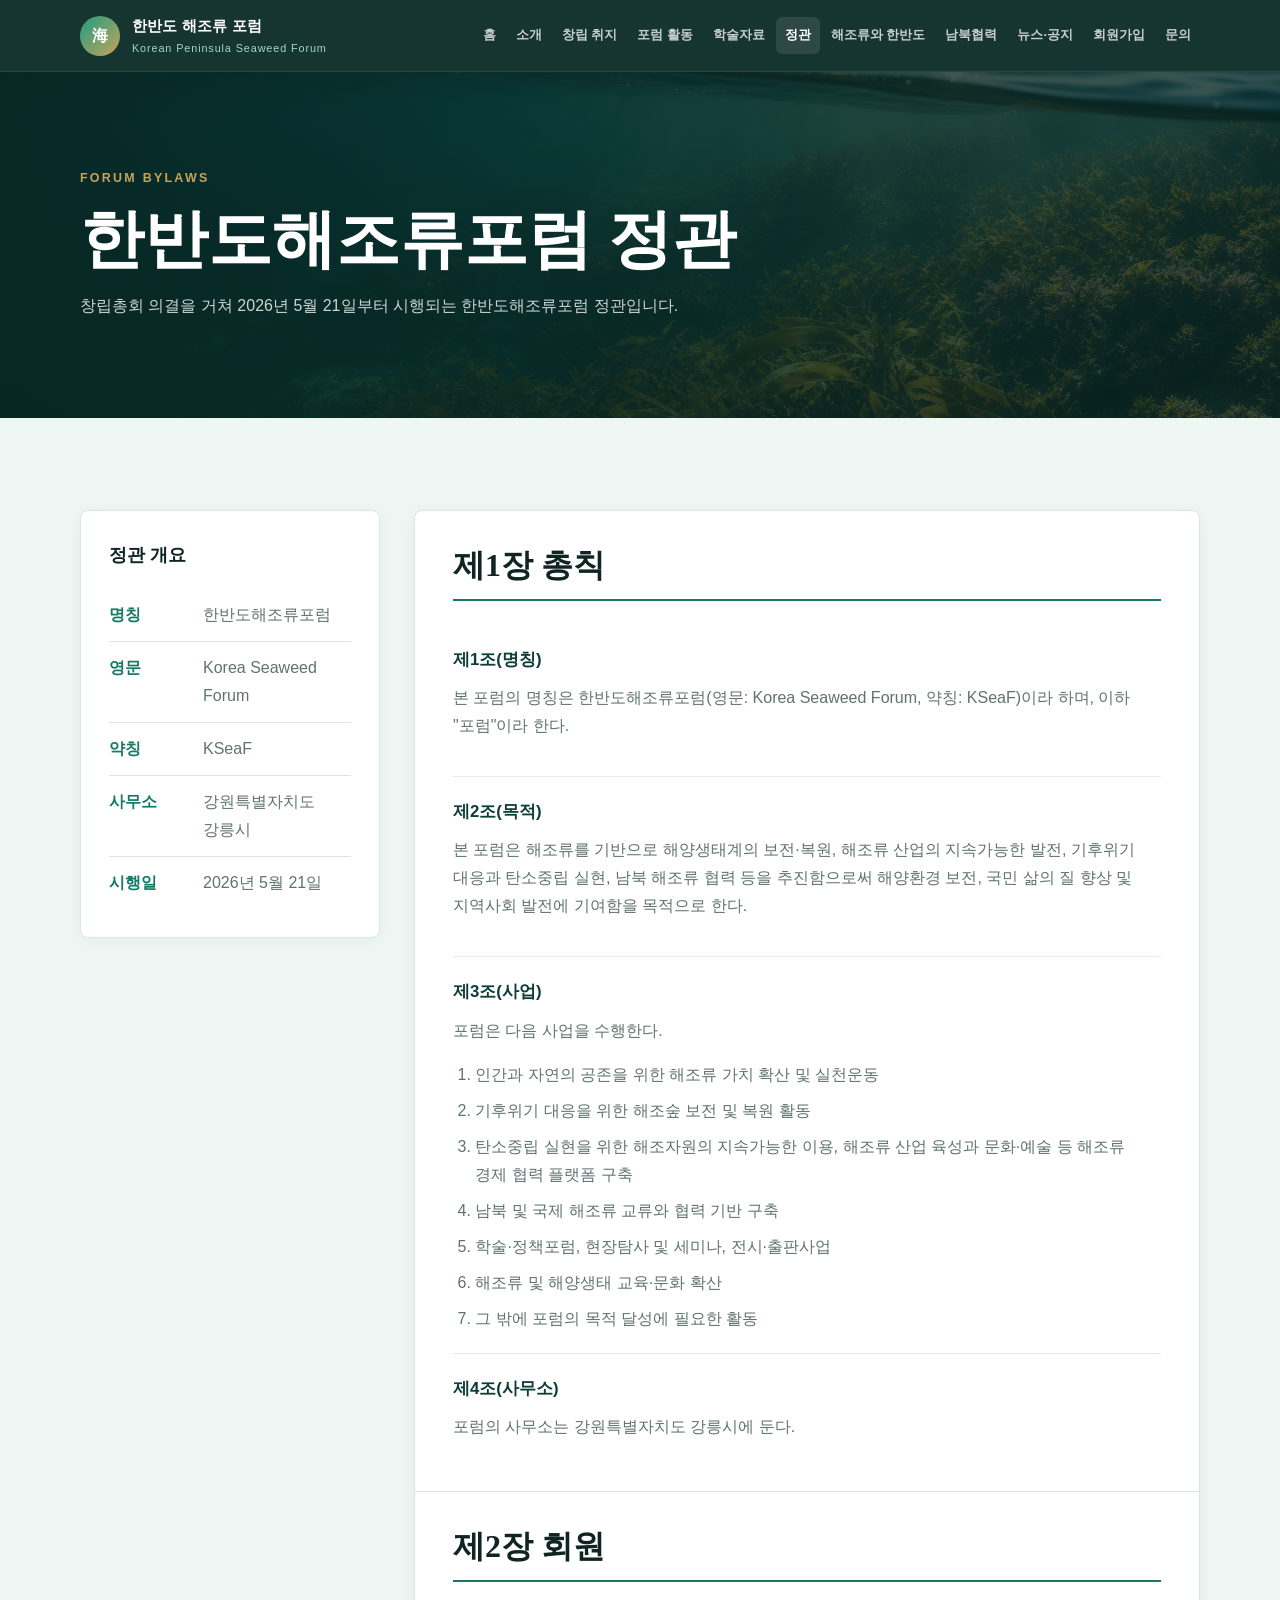
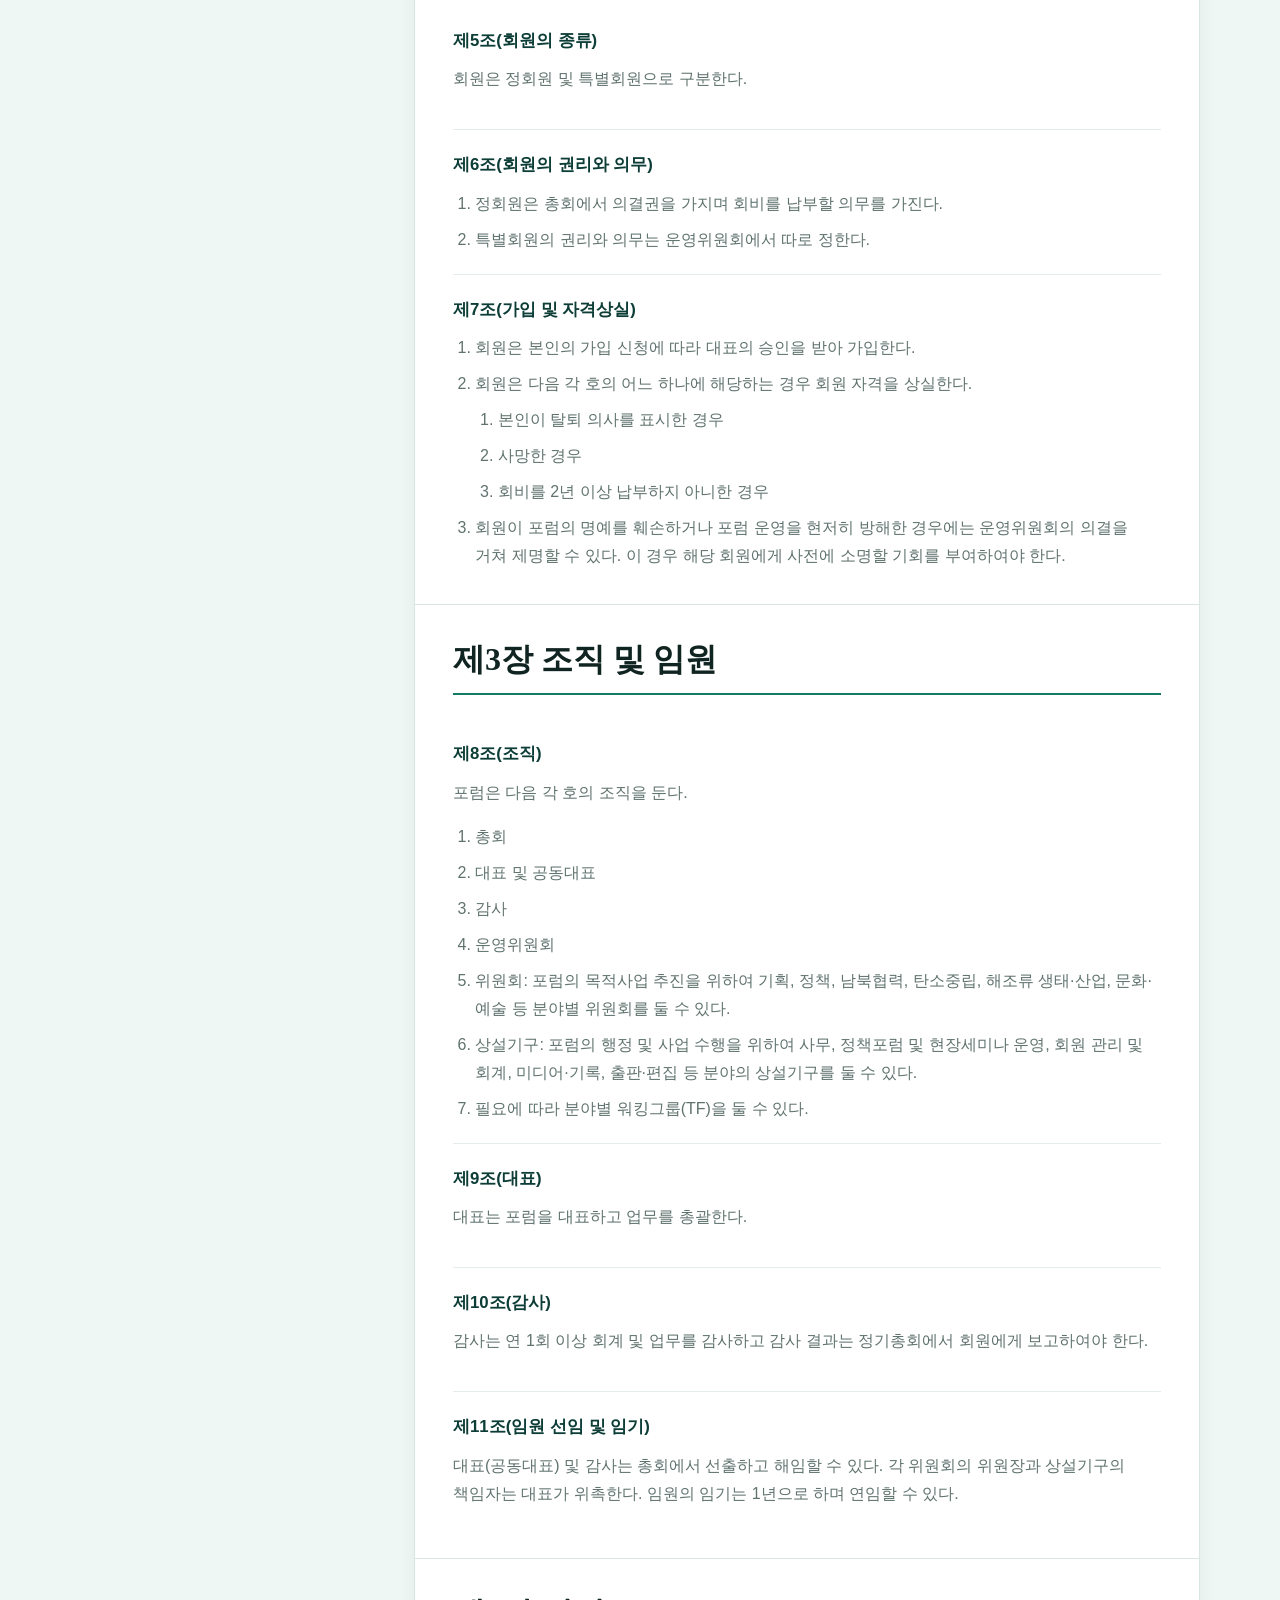
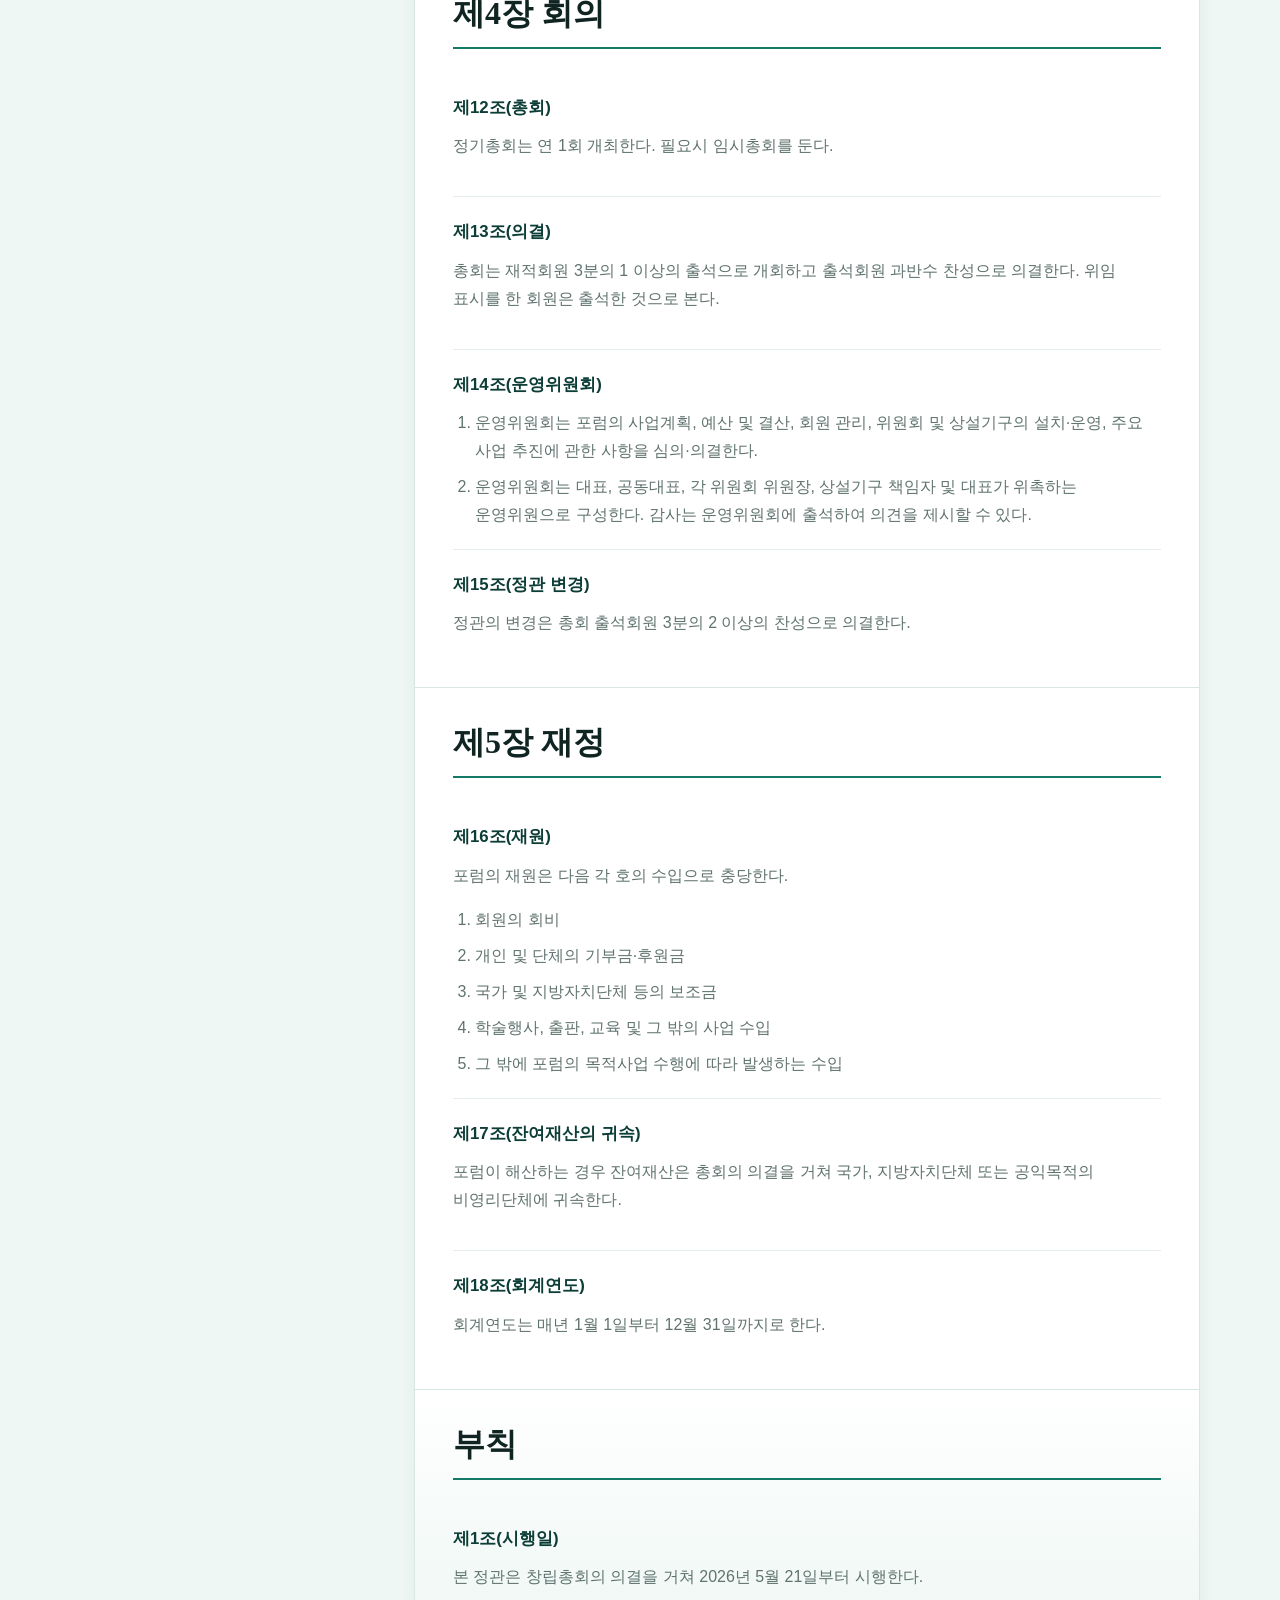
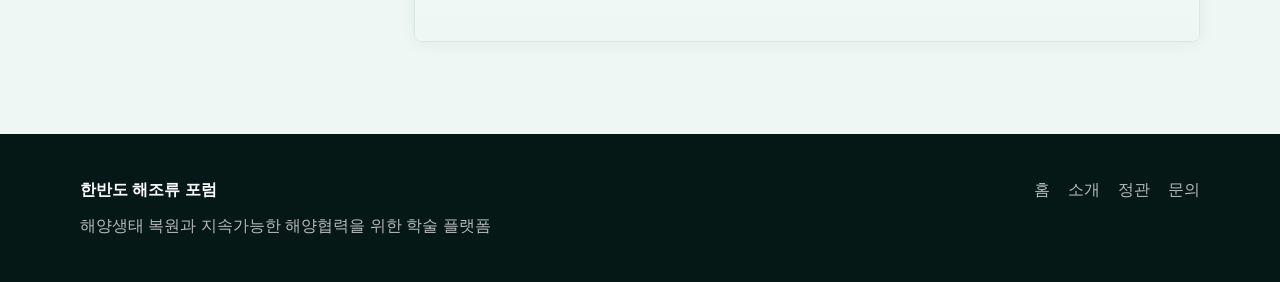
==== commit 173d5b53: "Remove signature block from bylaws addendum" ====
--- a/bylaws.html
+++ b/bylaws.html
@@ -78,7 +78,7 @@
 
           <section class="bylaws-chapter bylaws-addendum">
             <h2>부칙</h2>
-            <article><h3>제1조(시행일)</h3><p>본 정관은 창립총회의 의결을 거쳐 2026년 5월 21일부터 시행한다.</p><p class="bylaws-signature">2026년 5월 21일<br />한반도해조류포럼<br />대표 김형근 (직인)</p></article>
+            <article><h3>제1조(시행일)</h3><p>본 정관은 창립총회의 의결을 거쳐 2026년 5월 21일부터 시행한다.</p></article>
           </section>
         </article>
       </div>
